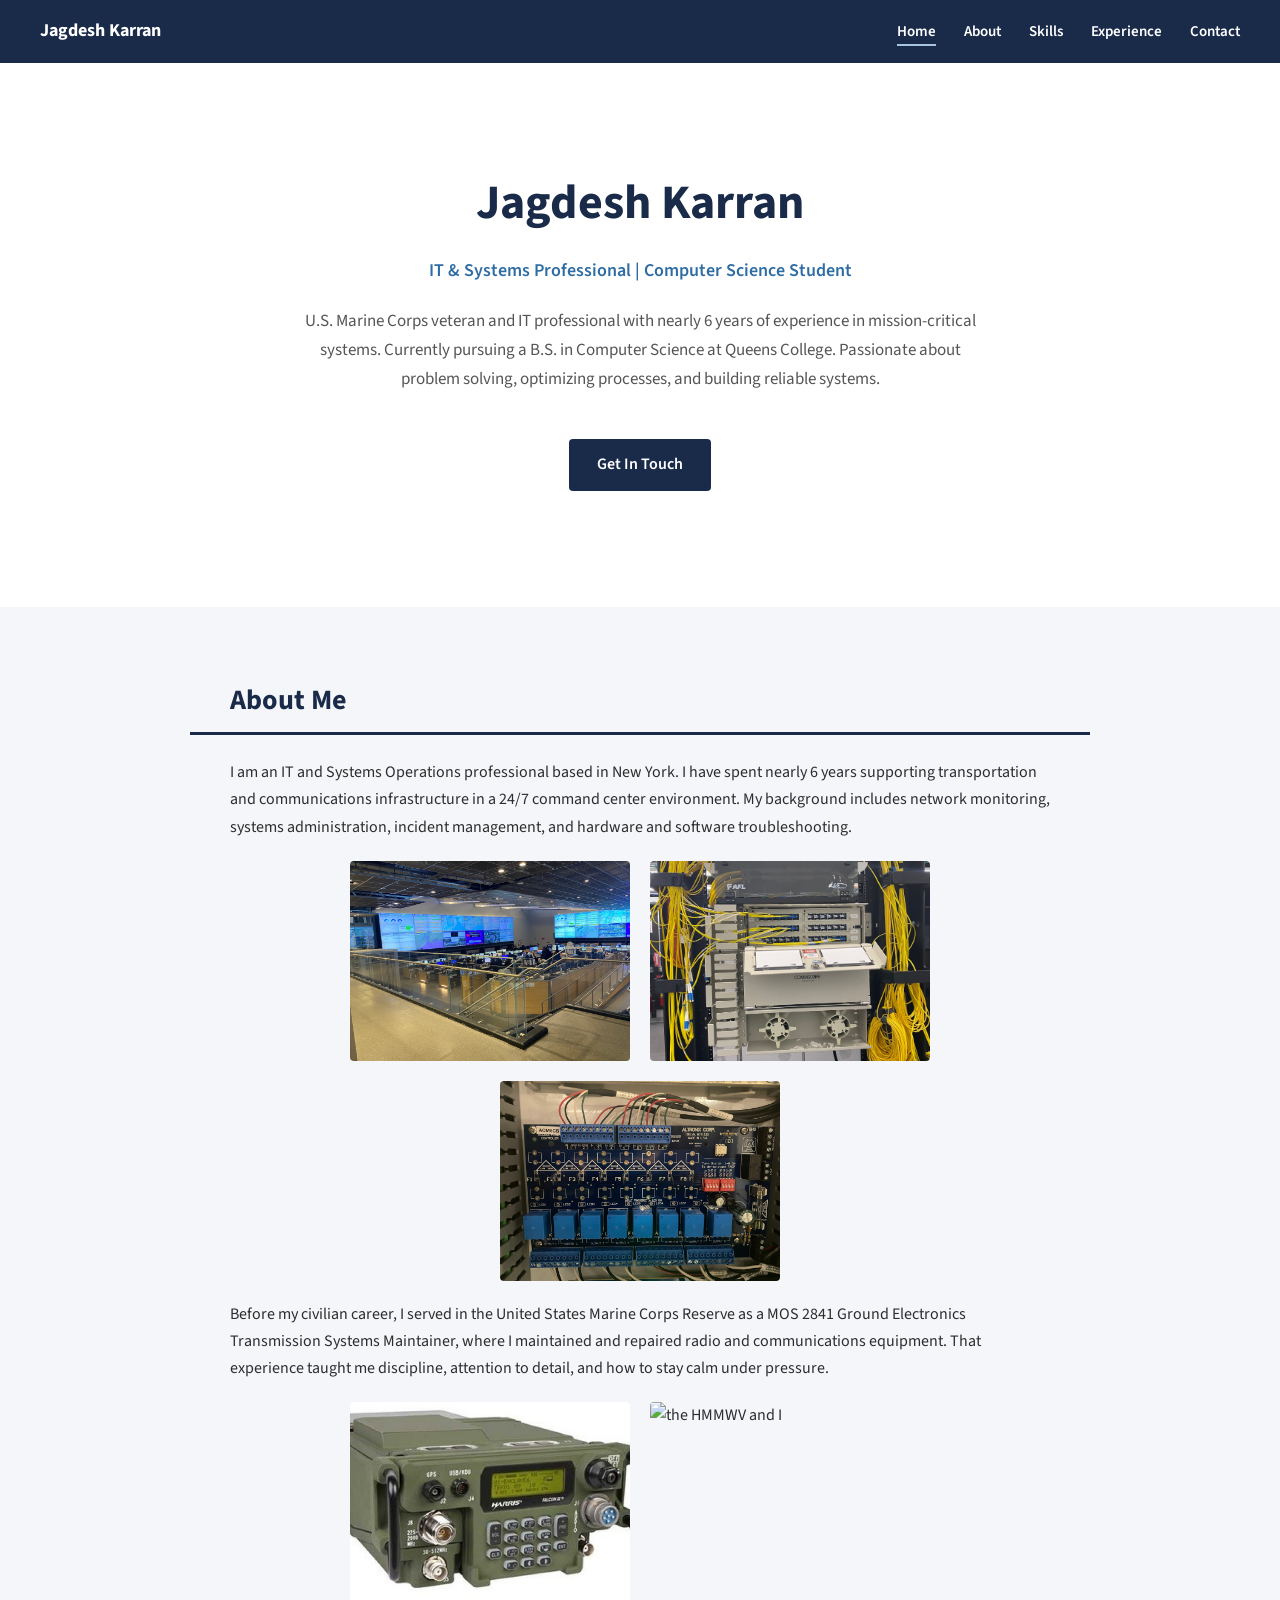
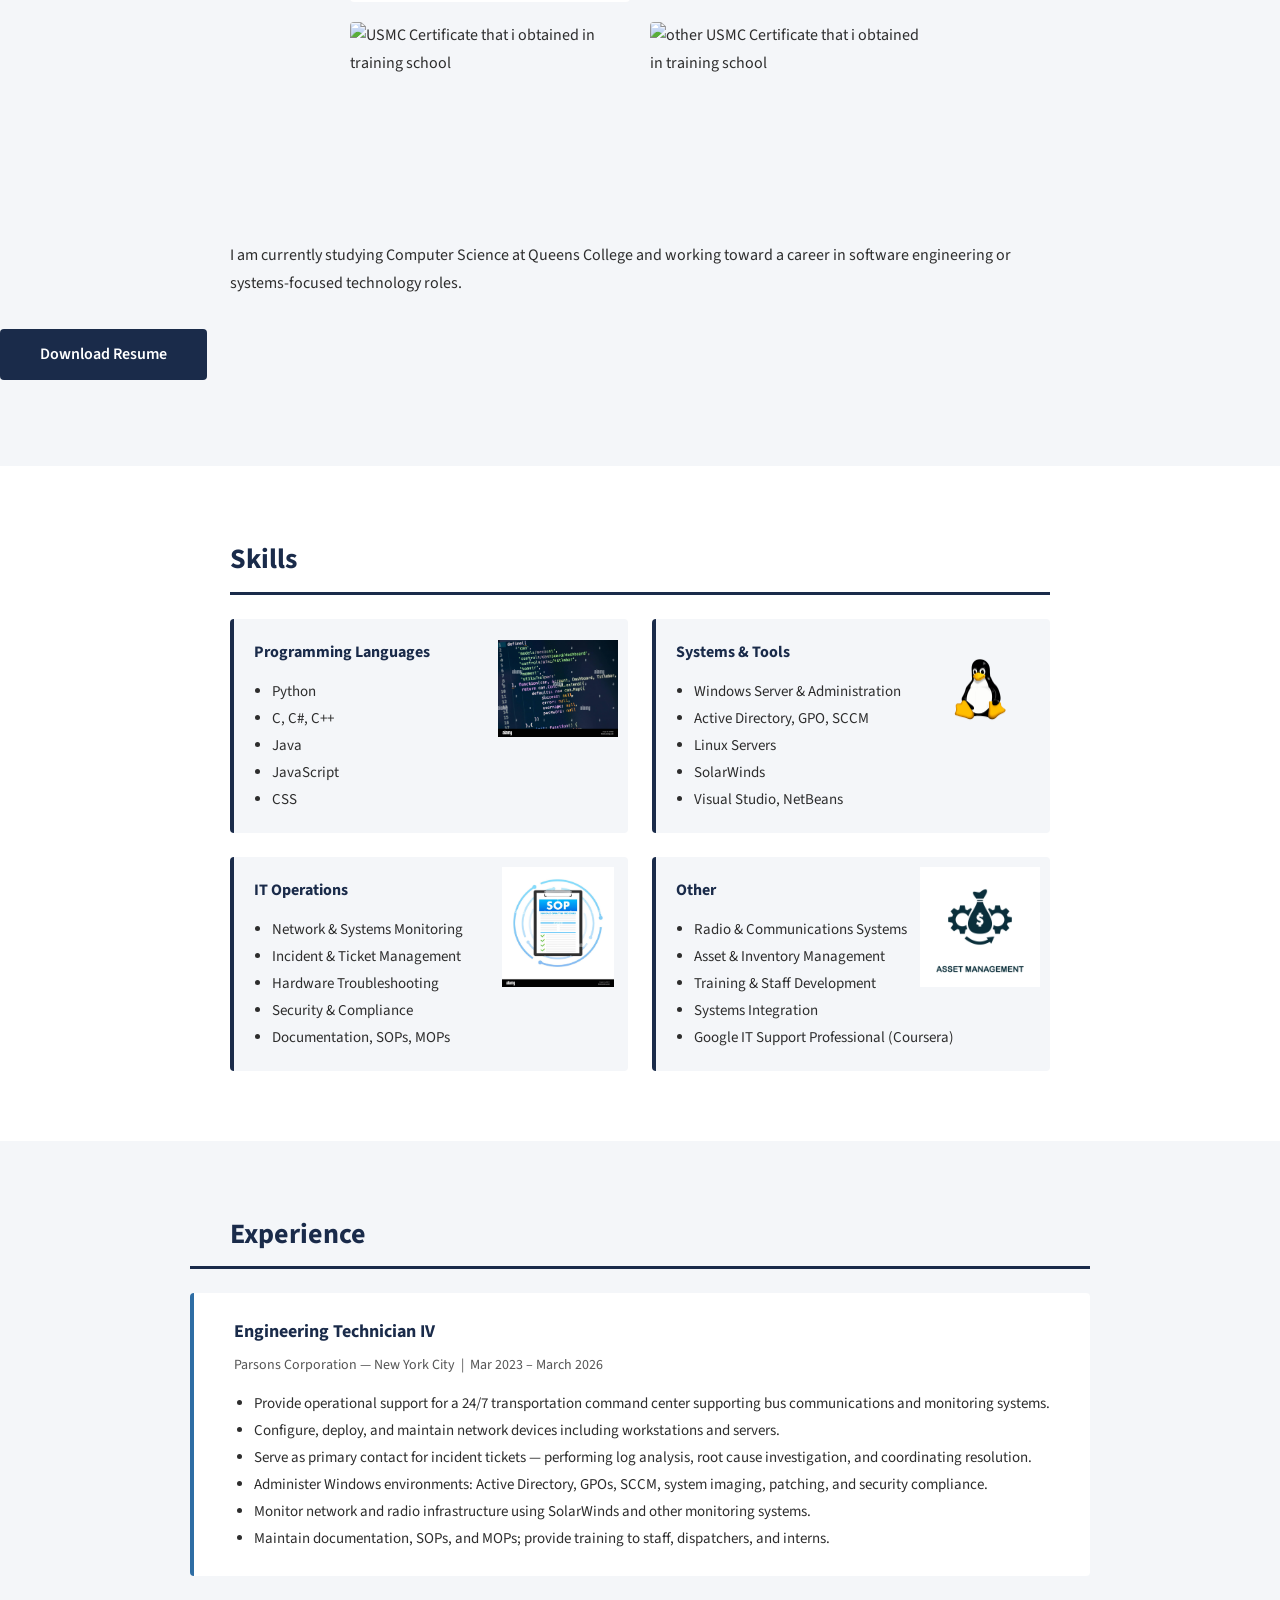
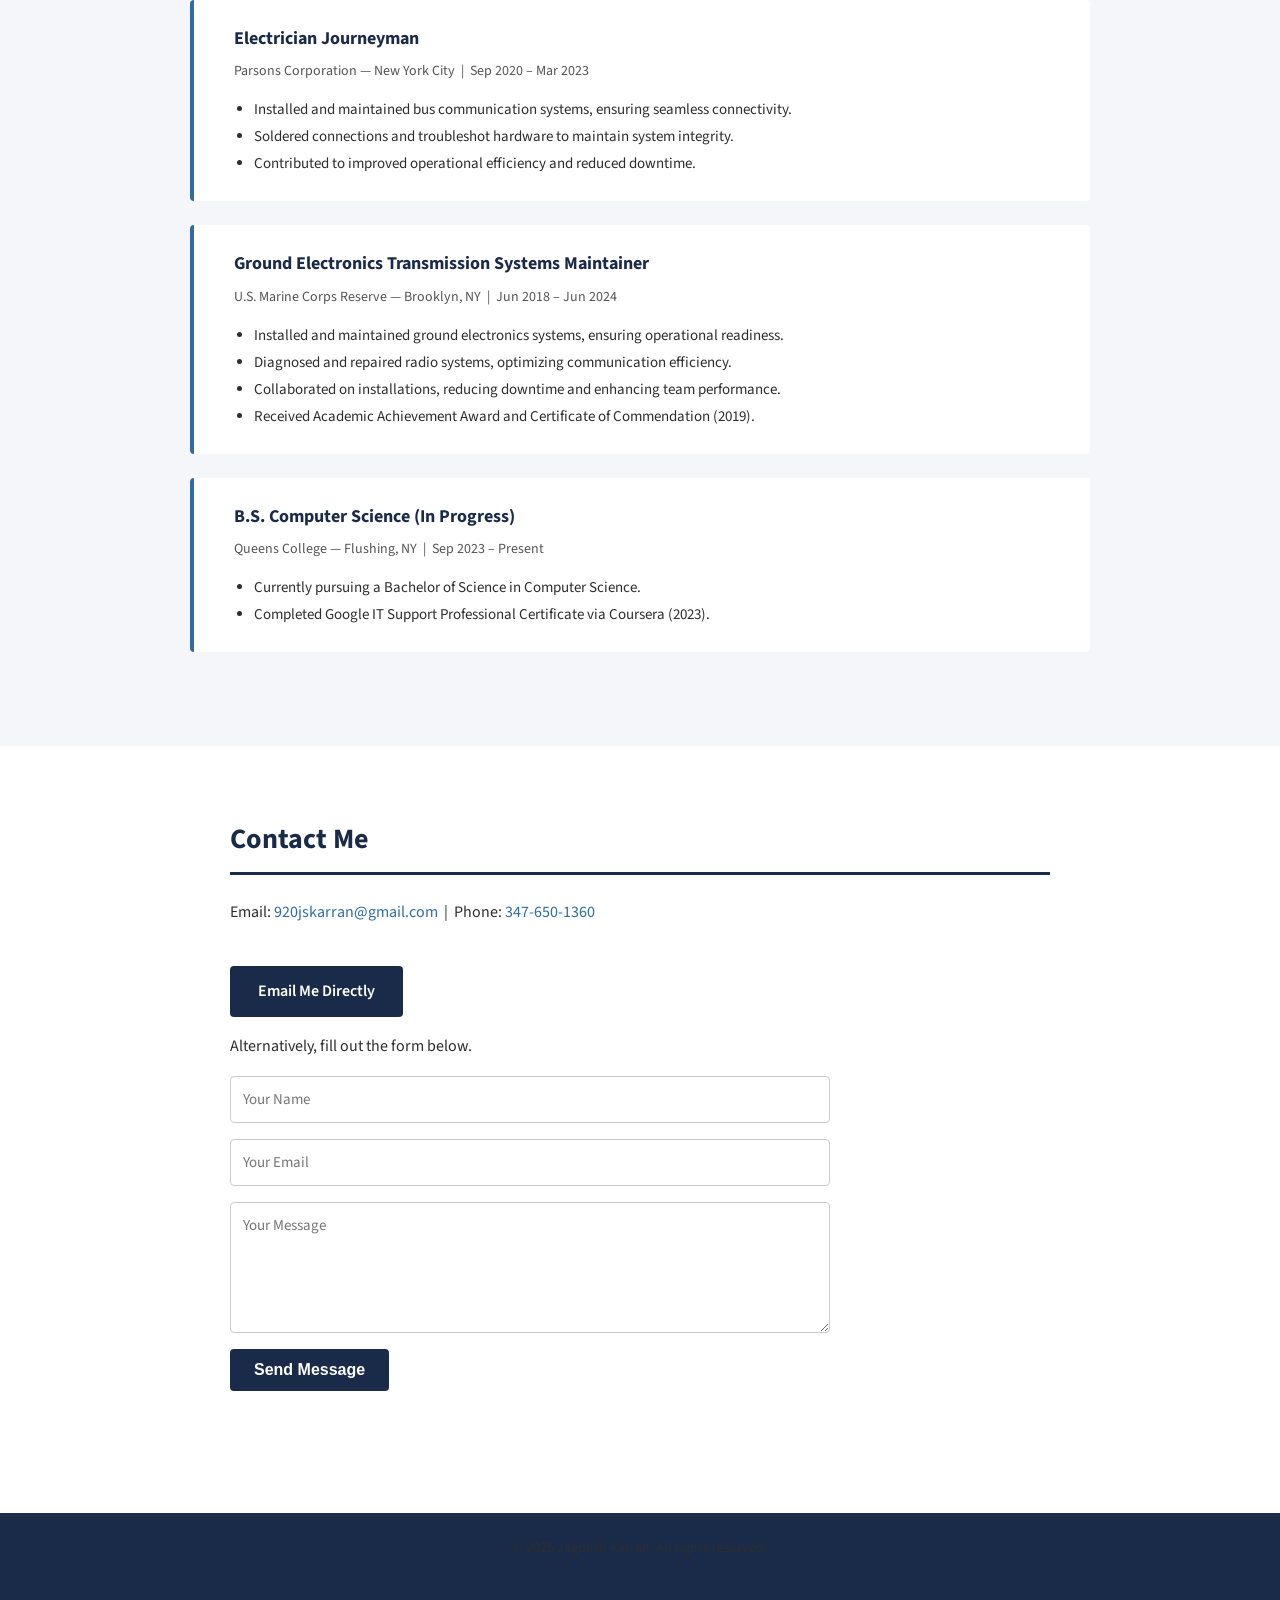
==== project1/index.html @ bdafc285 "Add Project 1 (Portfolio Project) files" ====
<!DOCTYPE html>
<html lang="en">

<head>
  <!-- This tells the browser what kind of document this is and how to read the characters -->
  <meta charset="UTF-8" />

  <!-- This makes the site look correct on mobile phones -->
  <meta name="viewport" content="width=device-width, initial-scale=1.0" />

  <!-- This is the title shown on the browser tab -->
  <title>Jagdesh Karran | Portfolio</title>

  <!-- This is for a fav icon on website tab-->
  <link rel="icon" type="image/png" href=".\letter-jk-simple-linked-logo-vector.jpg">

  <!-- This links our separate CSS file so the page gets styled -->
  <link rel="stylesheet" href="style.css" />
</head>

<body>

  <!-- ============================================================
       NAVIGATION BAR
       The bar at the top with links to each section of the page, this was on bootstrap website under "Navbar" and "Navs & tabs"
  ============================================================ -->
  <nav id="navbar">
    <span class="nav-name">Jagdesh Karran</span>
    <ul>
      <li><a href="#home">Home</a></li>
      <li><a href="#about">About</a></li>
      <li><a href="#skills">Skills</a></li>
      <li><a href="#experience">Experience</a></li>
      <li><a href="#contact">Contact</a></li>
    </ul>
  </nav>


  <!-- ============================================================
       HOME SECTION
       The first thing visitors see — name, title, and a short intro
  ============================================================ -->
  <section id="home">
    <h1>Jagdesh Karran</h1>
    <p class="title">IT & Systems Professional | Computer Science Student</p>
    <p class="intro">
      U.S. Marine Corps veteran and IT professional with nearly 6 years of experience
      in mission-critical systems. Currently pursuing a B.S. in Computer Science at Queens College.
      Passionate about problem solving, optimizing processes, and building reliable systems.
    </p>
    <!-- This button scrolls the user down to the contact section -->
    <a href="#contact" class="btn">Get In Touch</a>
  </section>


  <!-- ============================================================
       ABOUT SECTION
       A bit more detail about who I am
  ============================================================ -->
  <section id="about">
    <h2>About Me</h2>
    <p>
      I am an IT and Systems Operations professional based in New York. I have spent nearly
      6 years supporting transportation and communications infrastructure in a 24/7 command
      center environment. My background includes network monitoring, systems administration,
      incident management, and hardware and software troubleshooting.
    </p>

    <div class="image-row">
      <img src="Bus Command Center.jpg" alt="Photo of Bus Command Center">
      <img src="Fiber Patch Panel.jpg" alt="Photo of Fiber Patch Panel">
      <img src="Access Panel Board.jpg" alt="Photo of Access Panel Board">
    </div>

    <p>
      Before my civilian career, I served in the United States Marine Corps Reserve as a MOS 2841
      Ground Electronics Transmission Systems Maintainer, where I maintained and repaired
      radio and communications equipment. That experience taught me discipline, attention to
      detail, and how to stay calm under pressure.
    </p>

    <div class="image-row">
      <img src=".\450-59e4c3e973b77-Harris+radio.jpg" alt="Harris UHF Portable Radio">
      <img src=".\HMMWV.png" alt="the HMMWV and I">
      <img src=".\USMC Certificates.jpg" alt="USMC Certificate that i obtained in training school">
      <img src=".\USMC Certificate 2.jpg" alt="other USMC Certificate that i obtained in training school">
    </div>

    <p>
      I am currently studying Computer Science at Queens College and working toward a career
      in software engineering or systems-focused technology roles.
    </p>

    <!-- Resume download button — replace "resume.pdf" with your actual file name -->
    <a href="Jagdesh Karran Resume.pdf" class="btn" download>Download Resume</a>
  </section>


  <!-- ============================================================
       SKILLS SECTION
       A list of technical and professional skills
  ============================================================ -->
  <section id="skills">
    <h2>Skills</h2>

    <div class="skills-grid">

      <!-- Each "skill-card" is one category of skills -->
      <div class="skill-card">
        <img src="code-syntax-on-a-computer-screen.jpg" alt="Programming icon" class="skill-icon" />
        <h3>Programming Languages</h3>
        <ul>
          <li>Python</li>
          <li>C, C#, C++</li>
          <li>Java</li>
          <li>JavaScript</li>
          <li>CSS</li>
        </ul>
      </div>

      <div class="skill-card">
        <img src="Linux-Logo-1996-present.png" alt="Linux icon" class="skill-icon" />
        <h3>Systems & Tools</h3>
        <ul>
          <li>Windows Server & Administration</li>
          <li>Active Directory, GPO, SCCM</li>
          <li>Linux Servers</li>
          <li>SolarWinds</li>
          <li>Visual Studio, NetBeans</li>
        </ul>
      </div>

      <div class="skill-card">
        <img src="sop-standard-operating-procedure-vector-stock-illustration-2JF881Y.jpg" alt="SOP icon" class="skill-icon" />
        <h3>IT Operations</h3>
        <ul>
          <li>Network & Systems Monitoring</li>
          <li>Incident & Ticket Management</li>
          <li>Hardware Troubleshooting</li>
          <li>Security & Compliance</li>
          <li>Documentation, SOPs, MOPs</li>
        </ul>
      </div>

      <div class="skill-card">
        <img src="asset-management-vector-icon-illustration-600nw-1453526573.webp" alt="Asset management image" class="skill-icon" />
        <h3>Other</h3>
        <ul>
          <li>Radio & Communications Systems</li>
          <li>Asset & Inventory Management</li>
          <li>Training & Staff Development</li>
          <li>Systems Integration</li>
          <li>Google IT Support Professional (Coursera)</li>
        </ul>
      </div>

    </div>
  </section>


  <!-- ============================================================
       EXPERIENCE SECTION
       Work history shown as individual cards
  ============================================================ -->
  <section id="experience">
    <h2>Experience</h2>

    <!-- Each "job-card" is one position -->
    <div class="job-card">
      <h3>Engineering Technician IV</h3>
      <p class="job-meta">Parsons Corporation &mdash; New York City &nbsp;|&nbsp; Mar 2023 &ndash; March 2026</p>
      <ul>
        <li>Provide operational support for a 24/7 transportation command center supporting bus communications and monitoring systems.</li>
        <li>Configure, deploy, and maintain network devices including workstations and servers.</li>
        <li>Serve as primary contact for incident tickets — performing log analysis, root cause investigation, and coordinating resolution.</li>
        <li>Administer Windows environments: Active Directory, GPOs, SCCM, system imaging, patching, and security compliance.</li>
        <li>Monitor network and radio infrastructure using SolarWinds and other monitoring systems.</li>
        <li>Maintain documentation, SOPs, and MOPs; provide training to staff, dispatchers, and interns.</li>
      </ul>
    </div>

    <div class="job-card">
      <h3>Electrician Journeyman</h3>
      <p class="job-meta">Parsons Corporation &mdash; New York City &nbsp;|&nbsp; Sep 2020 &ndash; Mar 2023</p>
      <ul>
        <li>Installed and maintained bus communication systems, ensuring seamless connectivity.</li>
        <li>Soldered connections and troubleshot hardware to maintain system integrity.</li>
        <li>Contributed to improved operational efficiency and reduced downtime.</li>
      </ul>
    </div>

    <div class="job-card">
      <h3>Ground Electronics Transmission Systems Maintainer</h3>
      <p class="job-meta">U.S. Marine Corps Reserve &mdash; Brooklyn, NY &nbsp;|&nbsp; Jun 2018 &ndash; Jun 2024</p>
      <ul>
        <li>Installed and maintained ground electronics systems, ensuring operational readiness.</li>
        <li>Diagnosed and repaired radio systems, optimizing communication efficiency.</li>
        <li>Collaborated on installations, reducing downtime and enhancing team performance.</li>
        <li>Received Academic Achievement Award and Certificate of Commendation (2019).</li>
      </ul>
    </div>

    <div class="job-card">
      <h3>B.S. Computer Science (In Progress)</h3>
      <p class="job-meta">Queens College &mdash; Flushing, NY &nbsp;|&nbsp; Sep 2023 &ndash; Present</p>
      <ul>
        <li>Currently pursuing a Bachelor of Science in Computer Science.</li>
        <li>Completed Google IT Support Professional Certificate via Coursera (2023).</li>
      </ul>
    </div>

  </section>


  <!-- ============================================================
       CONTACT SECTION
       A simple form for visitors to send a message
  ============================================================ -->
  <section id="contact">
    <h2>Contact Me</h2>

    <p class="contact-info">
      Email: <a href="mailto:920jskarran@gmail.com">920jskarran@gmail.com</a> &nbsp;|&nbsp;
      Phone: <a href="tel:3476501360">347-650-1360</a>
    </p>

    <!-- Clicking this opens their email app with your address pre-filled -->
       <a href="mailto:920jskarran@gmail.com?subject=Portfolio Inquiry" class="btn">Email Me Directly</a>

    <p>
      Alternatively, fill out the form below.
    </p>

    <!-- The form — JavaScript in script.js will handle the validation -->
    <div class="contact-form">

      <input type="text" id="name" placeholder="Your Name" />
      <input type="email" id="email" placeholder="Your Email" />
      <textarea id="message" placeholder="Your Message" rows="5"></textarea>

      <!-- When clicked, the sendMessage() function in script.js runs -->
      <button onclick="sendMessage()">Send Message</button>

      <!-- This paragraph is hidden by default. JS will show it after submission -->
      <p id="form-feedback"></p>

    </div>
  </section>


  <!-- ============================================================
       FOOTER
       Simple footer at the bottom of the page
  ============================================================ -->
  <footer>
    <p>&copy; 2025 Jagdesh Karran. All rights reserved.</p>
  </footer>


  <!-- This links our JavaScript file — placed at the bottom so the page loads first -->
  <script src="script.js"></script>

</body>
</html>
---- project1/style.css ----
/* ============================================================
   GLOBAL STYLES
   These apply to the whole page
============================================================ */

/* Import a clean font from Google Fonts */
@import url('https://fonts.googleapis.com/css2?family=Source+Sans+3:wght@400;600;700&display=swap');

/* The * selector means "apply this to everything on the page" */
* {
  margin: 0;
  padding: 0;
  box-sizing: border-box; /* makes sizing more predictable */
}

/* CSS Variables — we define our colors once here and reuse them below */
:root {
  --navy:      #1a2b4a;   /* dark navy blue — main color */
  --navy-dark: #111d33;   /* slightly darker navy for hover effects */
  --white:     #ffffff;
  --light-gray:#f4f6f9;   /* very light gray for section backgrounds */
  --text:      #2d2d2d;   /* near-black for body text */
  --subtext:   #555555;   /* medium gray for secondary text */
  --accent:    #2e6da4;   /* lighter blue for links and highlights */
}

/* Base styles for the whole page */
body {
  font-family: 'Source Sans 3', sans-serif;
  font-size: 16px;
  color: var(--text);
  background-color: var(--white);
  line-height: 1.7; /* space between lines of text */
}


/* ============================================================
   NAVIGATION BAR
============================================================ */

nav {
  background-color: var(--navy);
  padding: 16px 40px;
  display: flex;                  /* puts items in a row */
  justify-content: space-between; /* pushes name left, links right */
  align-items: center;
  position: sticky; /* sticks to the top as you scroll */
  top: 0;
  z-index: 100; /* makes sure it stays on top of other content */
}

/* The name on the left side of the nav */
.nav-name {
  color: var(--white);
  font-size: 18px;
  font-weight: 700;
}

/* The list of nav links — removed the bullet points as taught in class */
nav ul {
  list-style: none;
  display: flex; /* puts list items in a row */
  gap: 28px;     /* space between each link */
}

/* Style each nav link */
nav ul li a {
  color: var(--white);
  text-decoration: none; /* removes the underline */
  font-size: 15px;
  font-weight: 600;
}

/* Change color when hovering over a link */
nav ul li a:hover {
  color: #a8c4e0; /* light blue on hover */
}

/* This class is added by JavaScript to show the active section link */
nav ul li a.active {
  border-bottom: 2px solid #a8c4e0;
  padding-bottom: 2px;
}


/* ============================================================
   SECTIONS — general rules for all sections
============================================================ */

section {
  padding: 70px 40px;
  max-width: 900px;    /* content won't stretch too wide on large screens */
  margin: 0 auto;      /* centers the content horizontally */
}

/* Alternate the background color every other section for visual separation */
#about,
#experience {
  background-color: var(--light-gray);
  max-width: 100%;   /* these sections span full width */
  padding: 70px 0;
}

/* Re-center the inner content for full-width sections */
#about > *,

#experience > * {
  max-width: 900px;
  margin-left: auto;
  margin-right: auto;
  padding-left: 40px;
  padding-right: 40px;
}

/* This div lines images up side by side and centers them */
.image-row {
  display: flex;           /* puts the images in a horizontal row */
  justify-content: center; /* centers the whole row */
  gap: 20px;               /* space between each image */
  flex-wrap: wrap;         /* on small screens, images wrap to the next line */
  margin: 20px 0;          /* space above and below the image row */
}

/* All images inside an image-row */
.image-row img {
  width: 280px;       /* fixed width for each image */
  height: 200px;      /* fixed height — keeps them all the same size */
  object-fit: cover;  /* crops neatly without stretching */
  border-radius: 4px; /* slightly rounded corners */
}

/* Section headings */
h2 {
  font-size: 28px;
  color: var(--navy);
  margin-bottom: 24px;
  padding-bottom: 8px;
  border-bottom: 3px solid var(--navy); /* underline effect on headings */
}

/* Paragraphs get a little breathing room below them */
p {
  margin-bottom: 16px;
  color: var(--text);
}


/* ============================================================
   HOME SECTION
============================================================ */

#home {
  text-align: center;
  padding: 100px 40px;
}

/* The big name heading */
#home h1 {
  font-size: 48px;
  color: var(--navy);
  margin-bottom: 12px;
}

/* The subtitle line under the name */
.title {
  font-size: 18px;
  color: var(--accent);
  font-weight: 600;
  margin-bottom: 20px;
}

/* The intro paragraph */
.intro {
  font-size: 17px;
  color: var(--subtext);
  max-width: 680px;
  margin: 0 auto 30px auto; /* centered with space below */
}


/* ============================================================
   BUTTON STYLES
============================================================ */

.btn {
  display: inline-block;
  background-color: var(--navy);
  color: var(--white);
  padding: 12px 28px;
  text-decoration: none;
  font-weight: 600;
  border-radius: 4px;
  margin: 16px 0; /* adds space above and below the button */
}

/* Darken the button when hovered */
.btn:hover {
  background-color: var(--navy-dark);
}

/* ============================================================
   SKILLS SECTION
============================================================ */

/* A simple 2-column grid for the skill cards */
.skills-grid {
  display: grid;
  grid-template-columns: 1fr 1fr; /* two equal columns */
  gap: 24px; /* space between cards */
}

/* Each skill card */
.skill-card {
  position:relative;
  background-color: var(--light-gray);
  border-left: 4px solid var(--navy); /* colored left border accent */
  padding: 20px;
  border-radius: 4px;
}

/* Heading inside each card */
.skill-card h3 {
  font-size: 16px;
  color: var(--navy);
  margin-bottom: 12px;
  font-weight: 700;
}

/* The bullet list inside each card */
.skill-card ul {
  list-style: disc;
  padding-left: 18px;
  color: var(--text);
  font-size: 15px;
  line-height: 1.8;
}

/* The small icon in the top right corner */
.skill-icon {
  position: absolute; /* takes the image out of the normal flow */
  top: 10px;          /* distance from the top edge of the card */
  right: 10px;        /* distance from the right edge of the card */
  width: 120px;        /* adjust size to your liking */
  height: 120px;
  object-fit: contain; /* keeps the icon proportions correct */
}

/* ============================================================
   EXPERIENCE SECTION
============================================================ */

/* Each job card */
.job-card {
  background-color: var(--white);
  border-left: 4px solid var(--accent);
  padding: 24px;
  margin-bottom: 24px;
  border-radius: 4px;
}

/* Job title */
.job-card h3 {
  font-size: 18px;
  color: var(--navy);
  margin-bottom: 6px;
}

/* Company and date line */
.job-meta {
  font-size: 14px;
  color: var(--subtext);
  margin-bottom: 12px;
}

/* Bullet list of responsibilities */
.job-card ul {
  list-style: disc;
  padding-left: 20px;
  font-size: 15px;
  line-height: 1.8;
}


/* ============================================================
   CONTACT SECTION
============================================================ */

/* Email and phone line */
.contact-info {
  margin-bottom: 24px;
  font-size: 16px;
}

.contact-info a {
  color: var(--accent);
  text-decoration: none;
}

.contact-info a:hover {
  text-decoration: underline;
}

/* The contact form container */
.contact-form {
  display: flex;
  flex-direction: column; /* stacks inputs on top of each other */
  gap: 16px;
  max-width: 600px;
}

/* Style for text inputs and the textarea */
.contact-form input,
.contact-form textarea {
  padding: 12px;
  font-size: 15px;
  border: 1px solid #cccccc;
  border-radius: 4px;
  font-family: inherit; /* use the same font as the rest of the page */
  width: 100%;
}

/* Submit button */
.contact-form button {
  background-color: var(--navy);
  color: var(--white);
  padding: 12px 24px;
  font-size: 16px;
  font-weight: 600;
  border: none;          /* removes default button border */
  border-radius: 4px;
  cursor: pointer;       /* shows a hand cursor on hover */
  width: fit-content;    /* button only as wide as its text */
}

.contact-form button:hover {
  background-color: var(--navy-dark);
}

/* The feedback message shown after form submission */
#form-feedback {
  font-size: 15px;
  font-weight: 600;
  min-height: 20px; /* reserves space so the page doesn't jump */
}


/* ============================================================
   FOOTER
============================================================ */

footer {
  background-color: var(--navy);
  color: var(--white);
  text-align: center;
  padding: 24px 40px;
  font-size: 14px;
}


/* ============================================================
   RESPONSIVE DESIGN — for smaller screens like phones
   Everything inside this block only applies when the screen
   is 600px wide or less
============================================================ */

@media (max-width: 600px) {

  /* Stack nav links vertically on small screens */
  nav {
    flex-direction: column;
    gap: 12px;
    text-align: center;
  }

  nav ul {
    flex-direction: column;
    gap: 10px;
  }

  /* Shrink the big home heading */
  #home h1 {
    font-size: 32px;
  }

  /* Stack skill cards to one column on small screens */
  .skills-grid {
    grid-template-columns: 1fr;
  }

  /* Reduce padding on all sections */
  section,
  #about > *,
  #experience > * {
    padding-left: 20px;
    padding-right: 20px;
  }

}
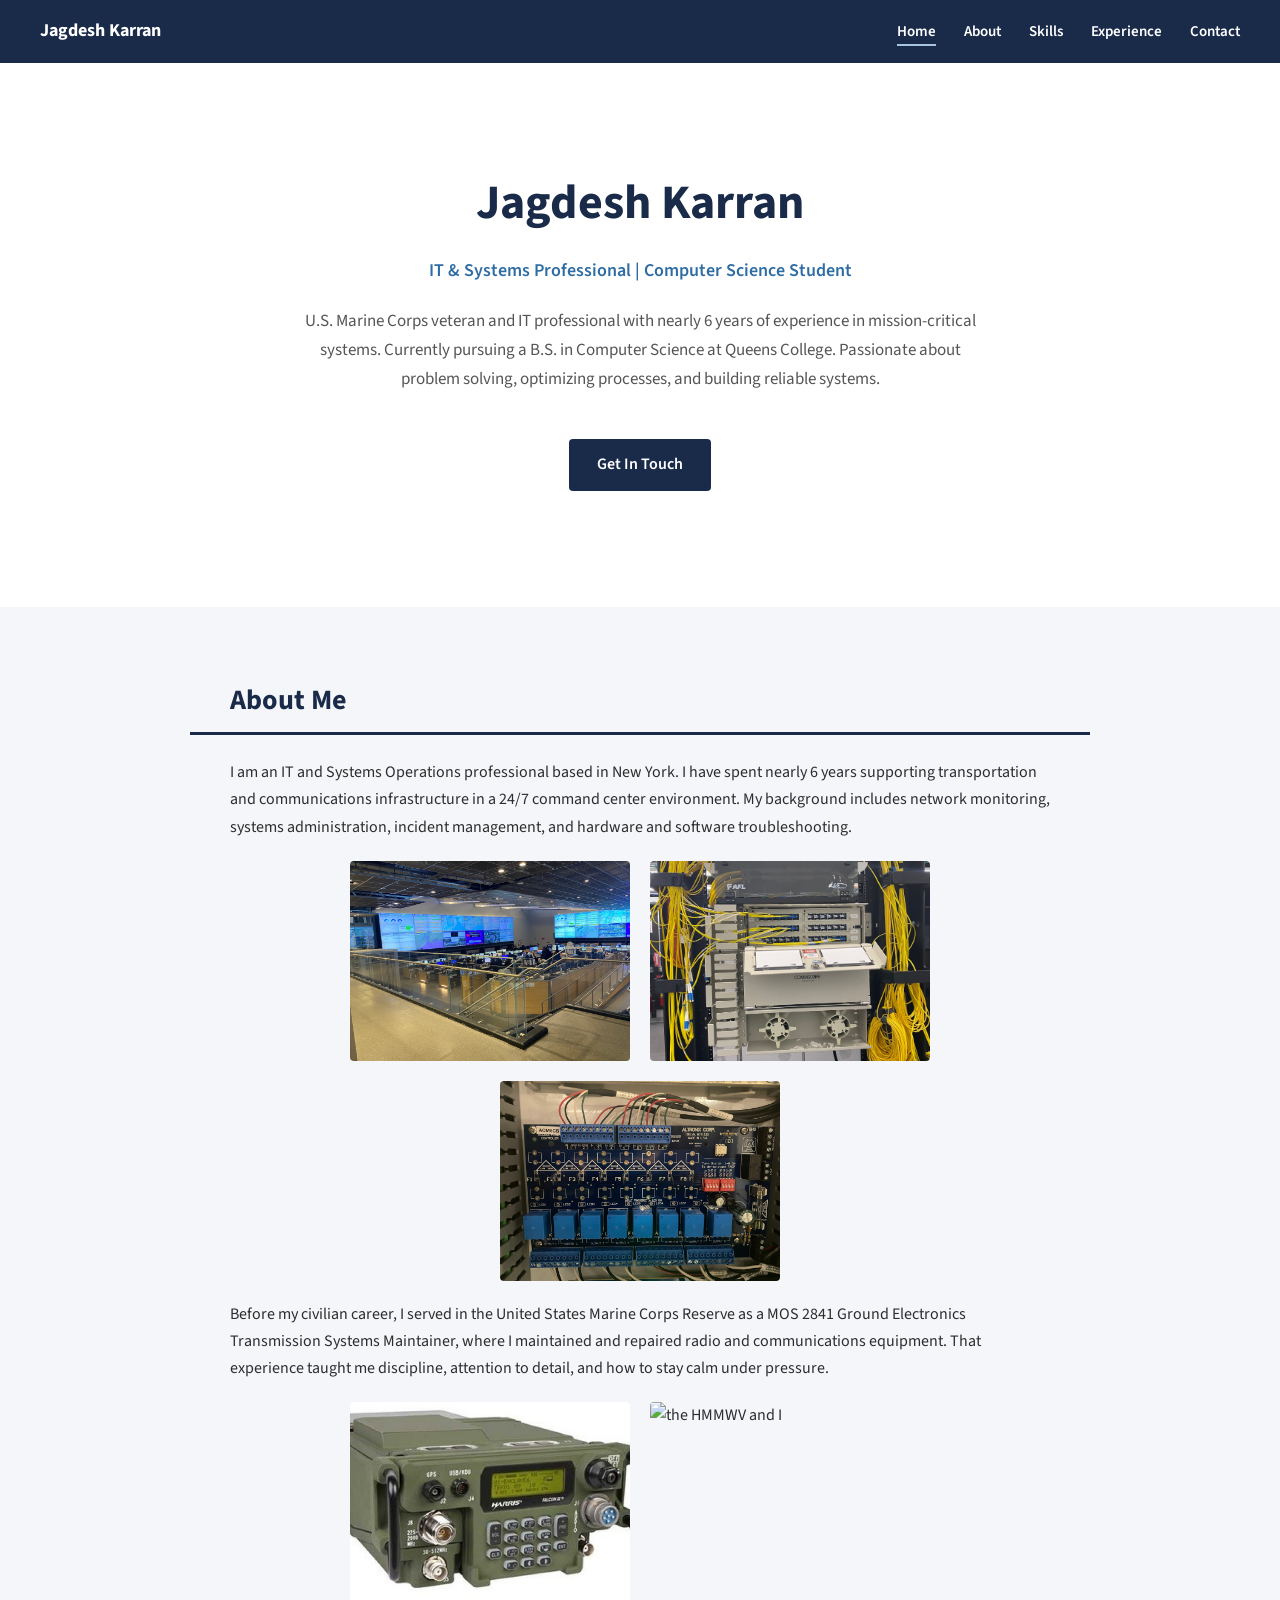
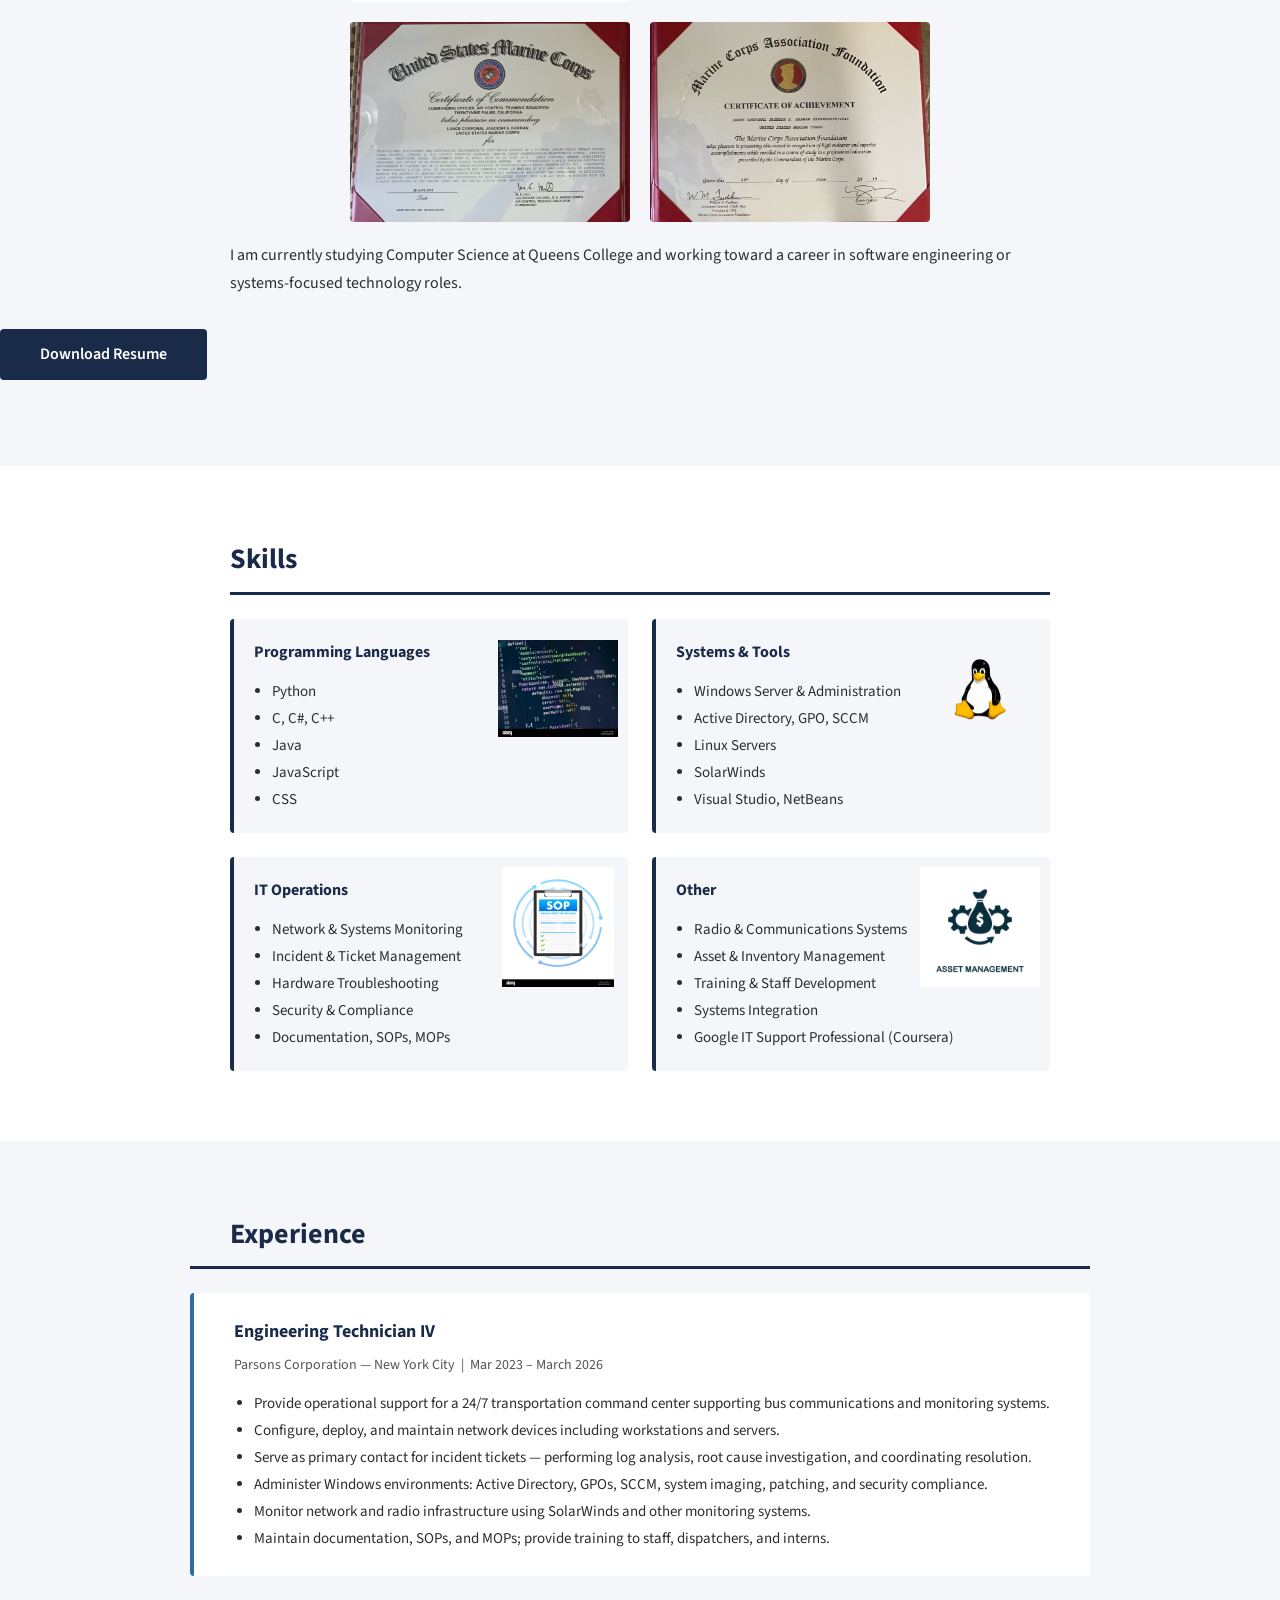
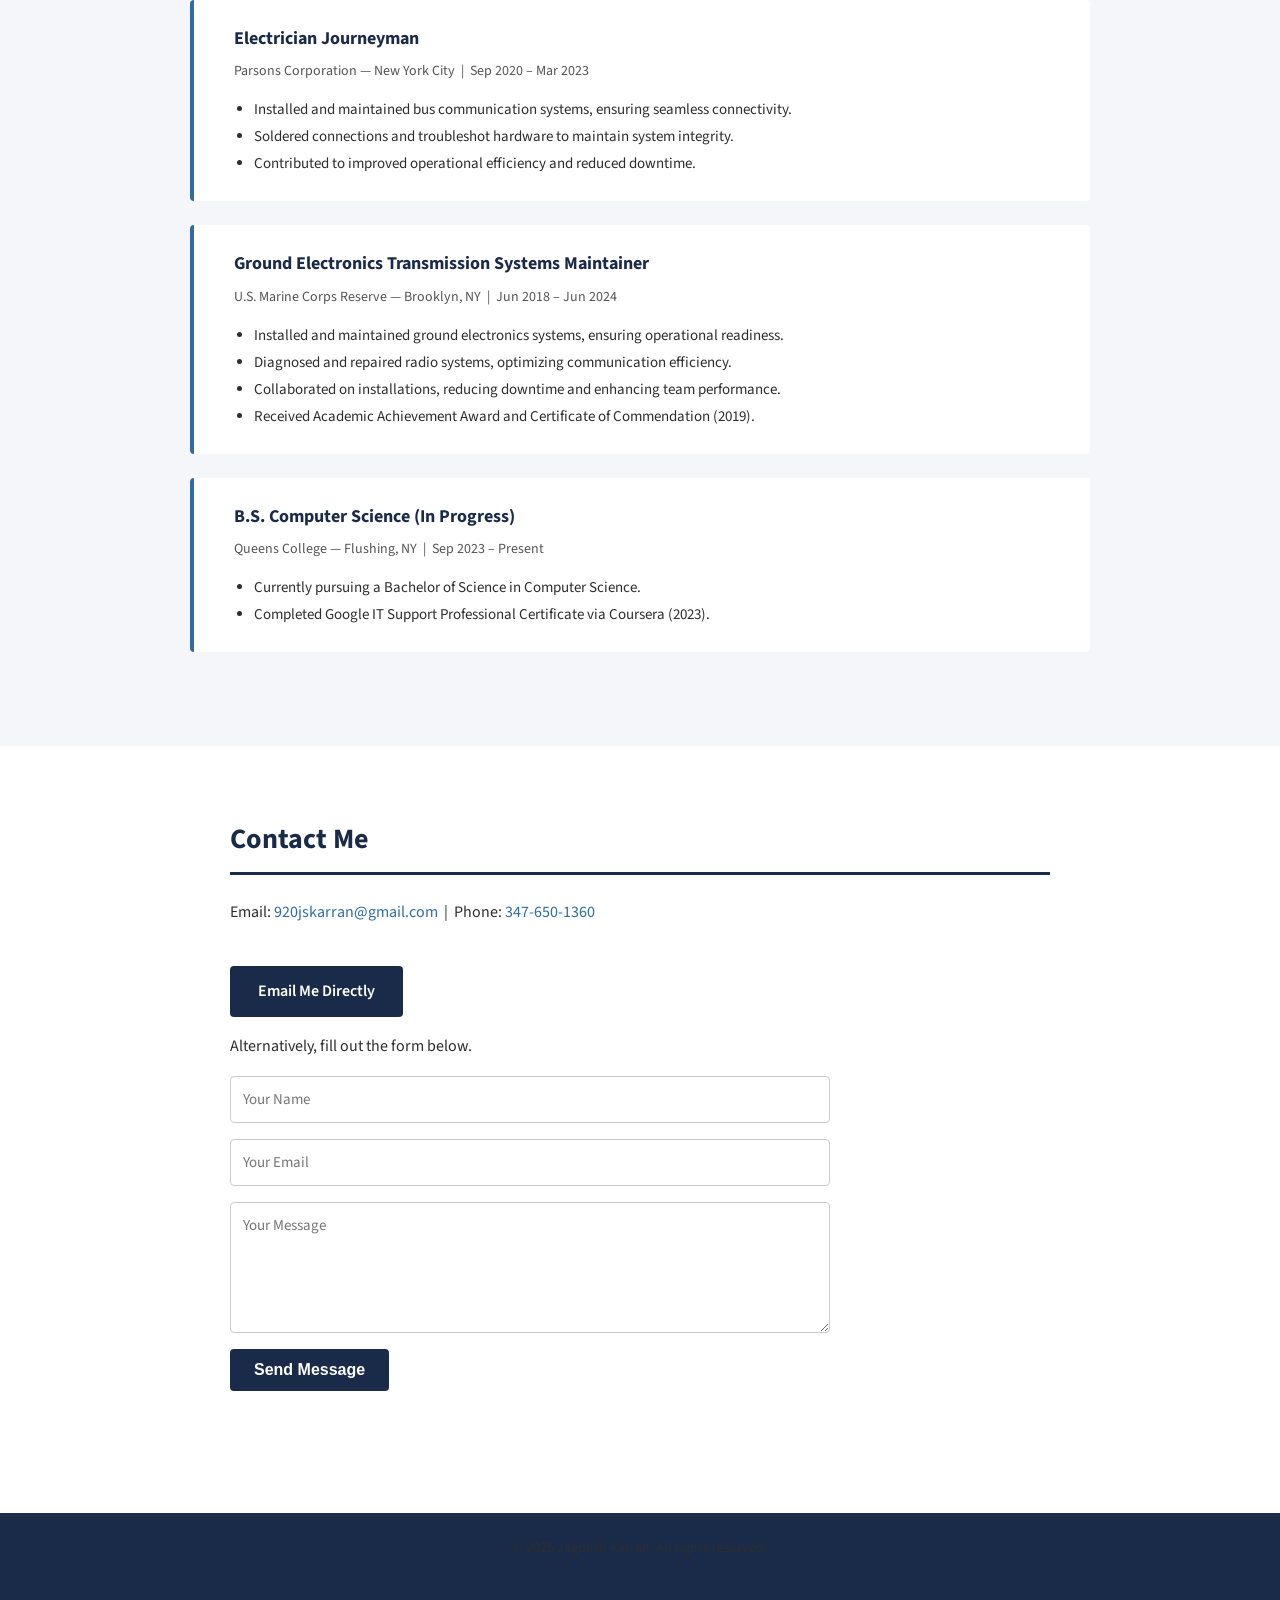
==== commit 72bdf728: "Fix image file name capitalization" ====
--- a/project1/index.html
+++ b/project1/index.html
@@ -82,8 +82,8 @@
     <div class="image-row">
       <img src=".\450-59e4c3e973b77-Harris+radio.jpg" alt="Harris UHF Portable Radio">
       <img src=".\HMMWV.png" alt="the HMMWV and I">
-      <img src=".\USMC Certificates.jpg" alt="USMC Certificate that i obtained in training school">
-      <img src=".\USMC Certificate 2.jpg" alt="other USMC Certificate that i obtained in training school">
+      <img src=".\USMC certificates.jpg" alt="USMC Certificate that i obtained in training school">
+      <img src=".\USMC certificate 2.jpg" alt="other USMC Certificate that i obtained in training school">
     </div>
 
     <p>
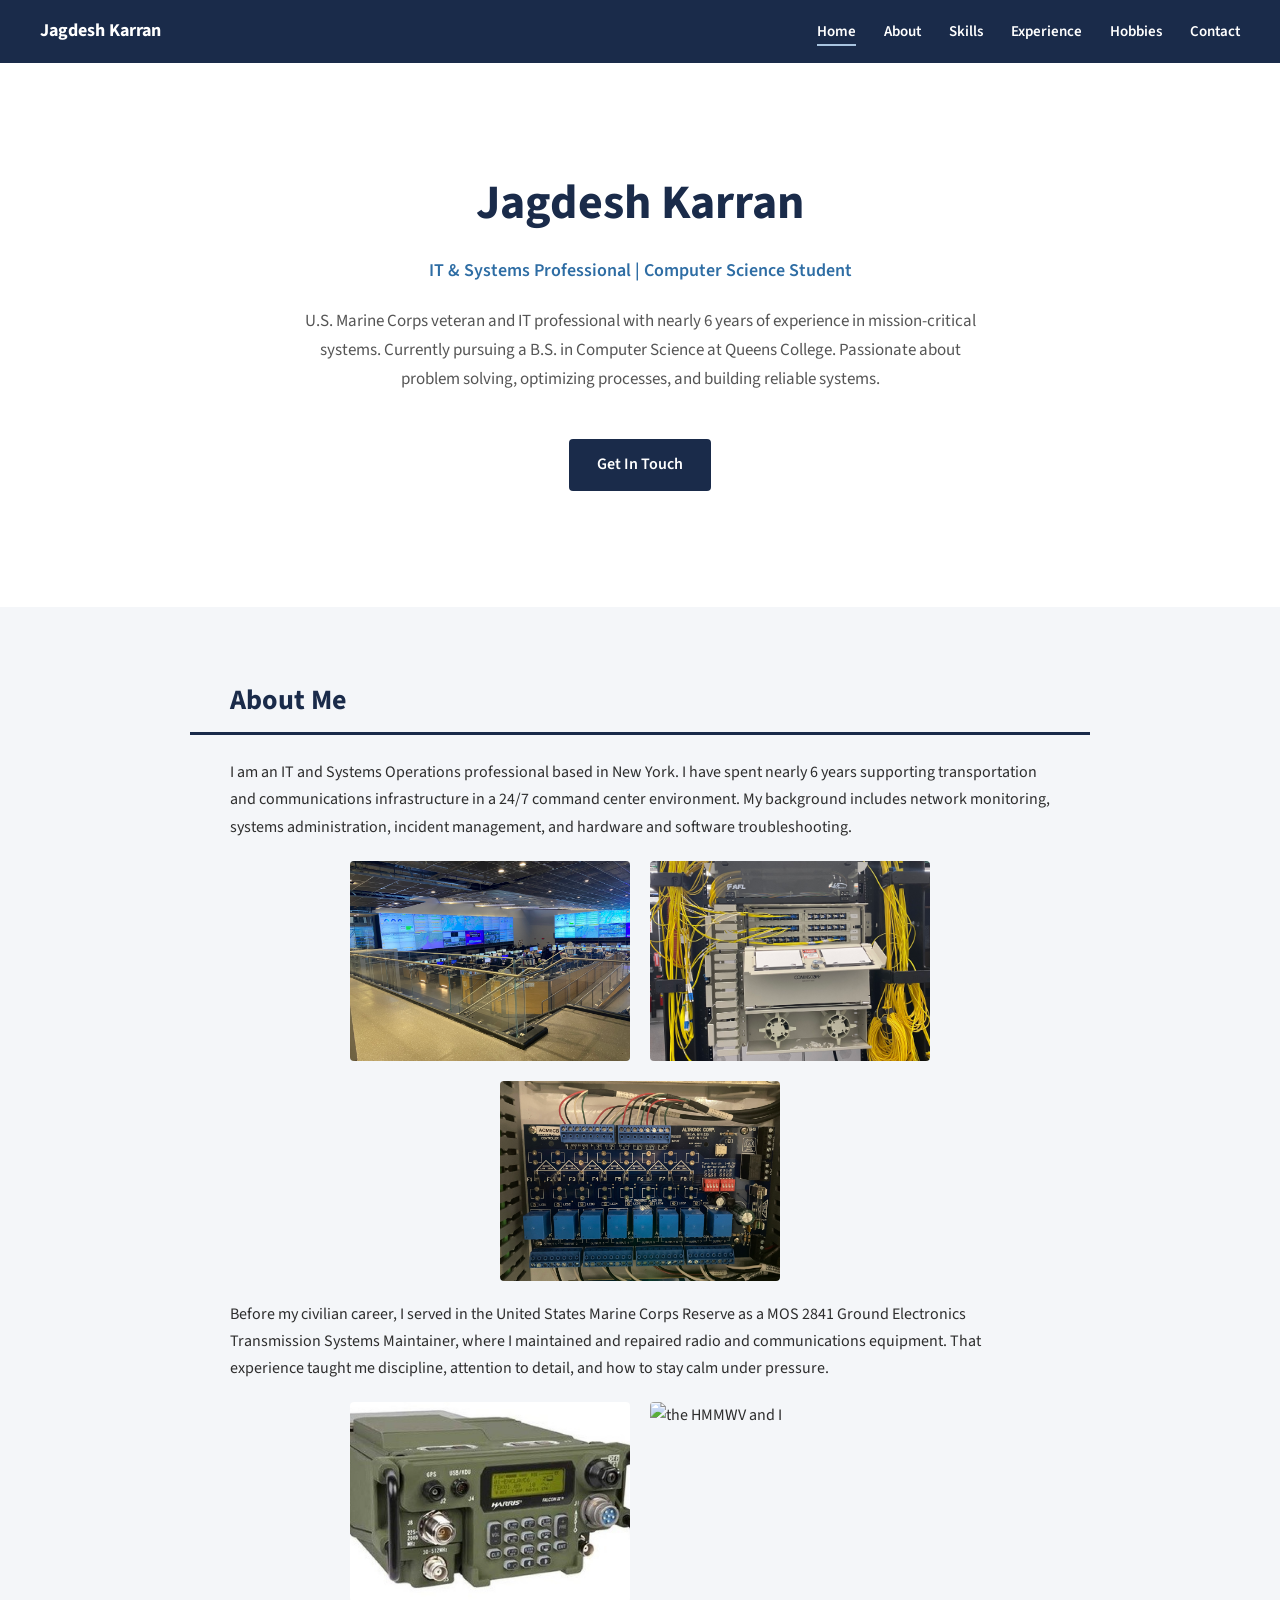
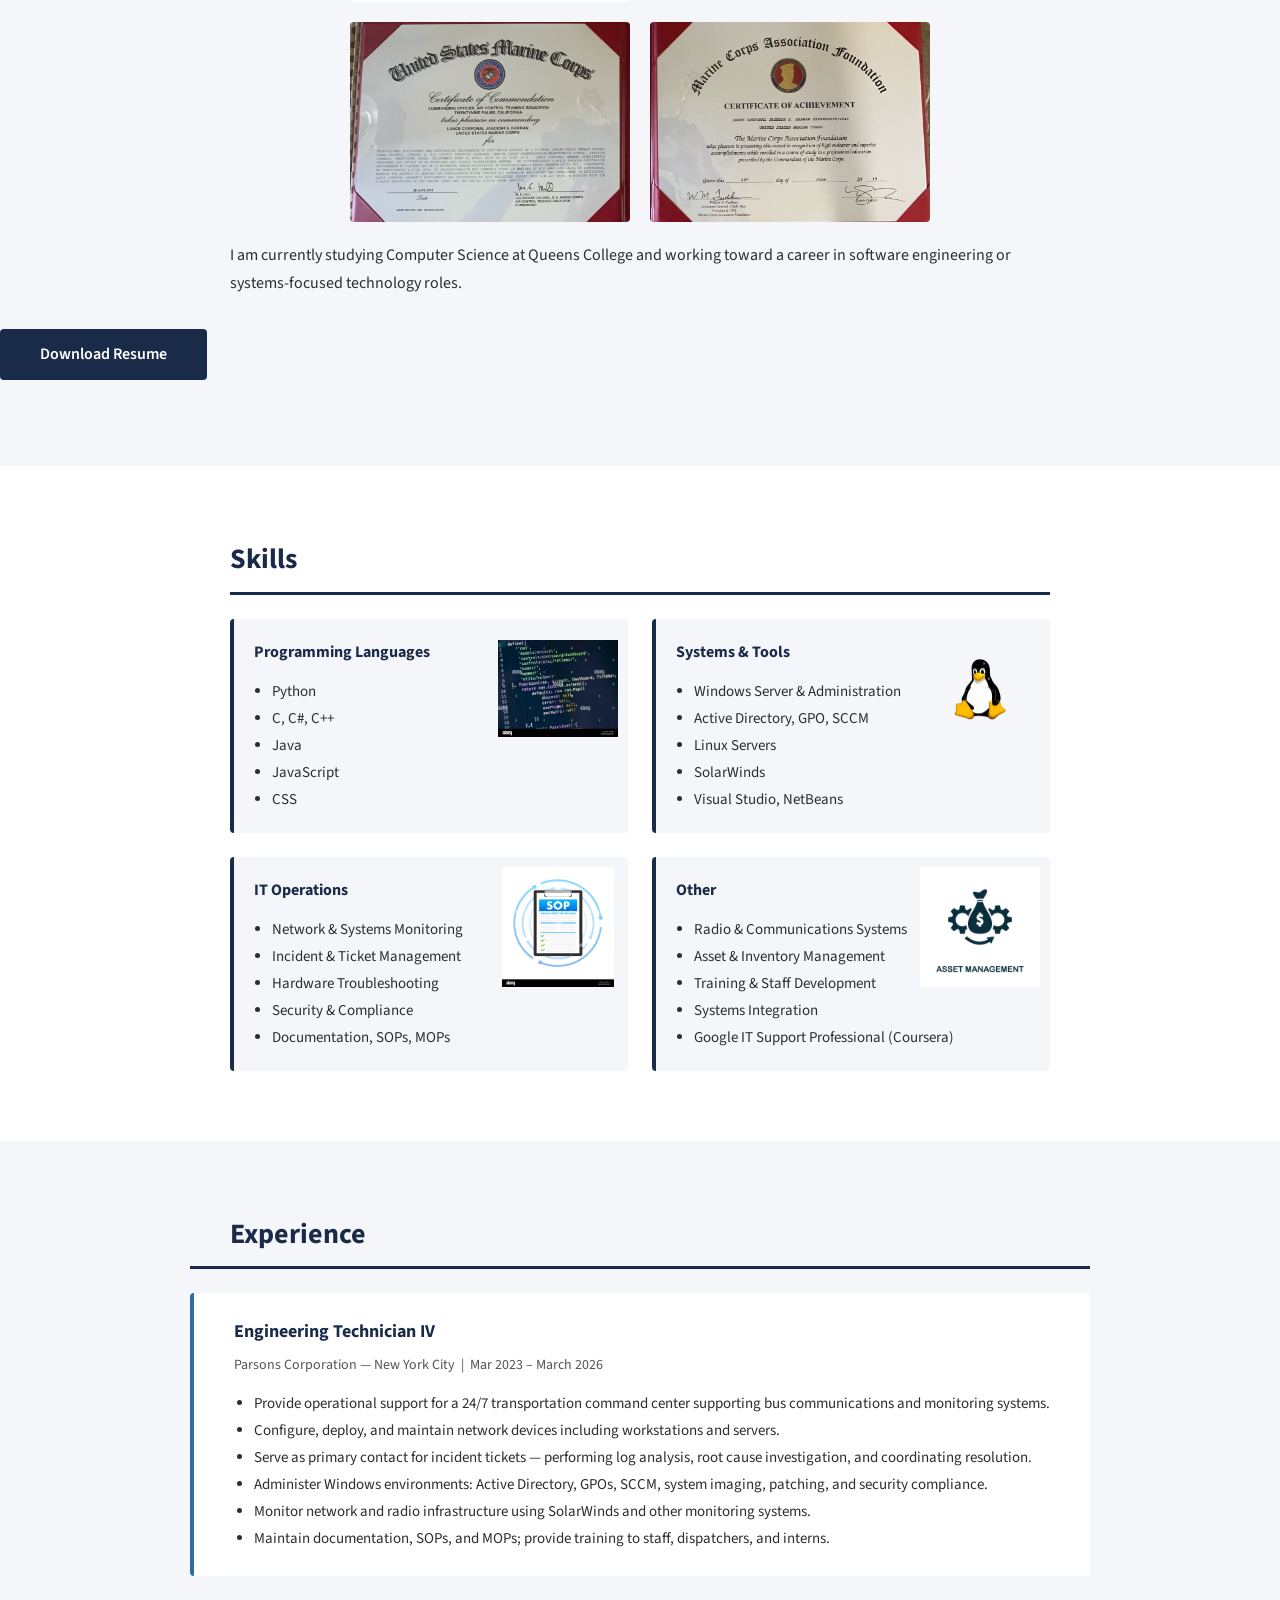
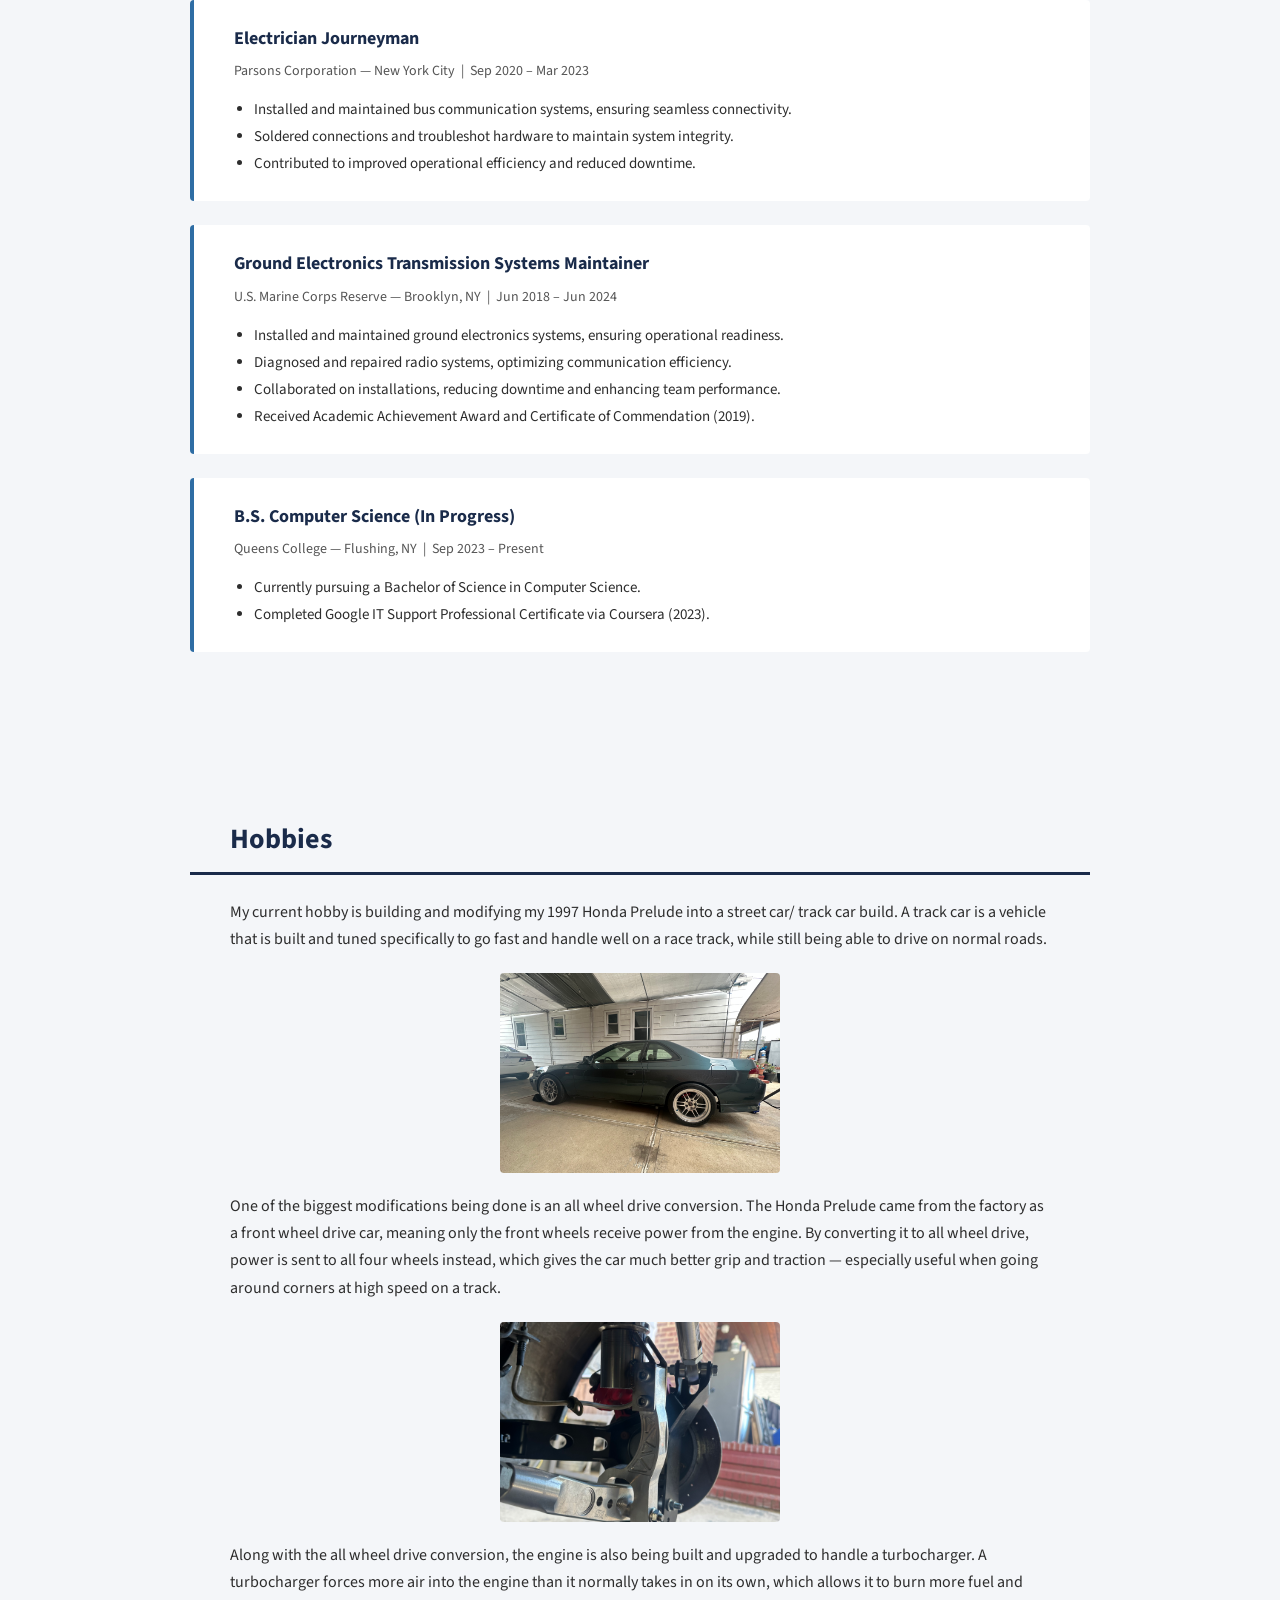
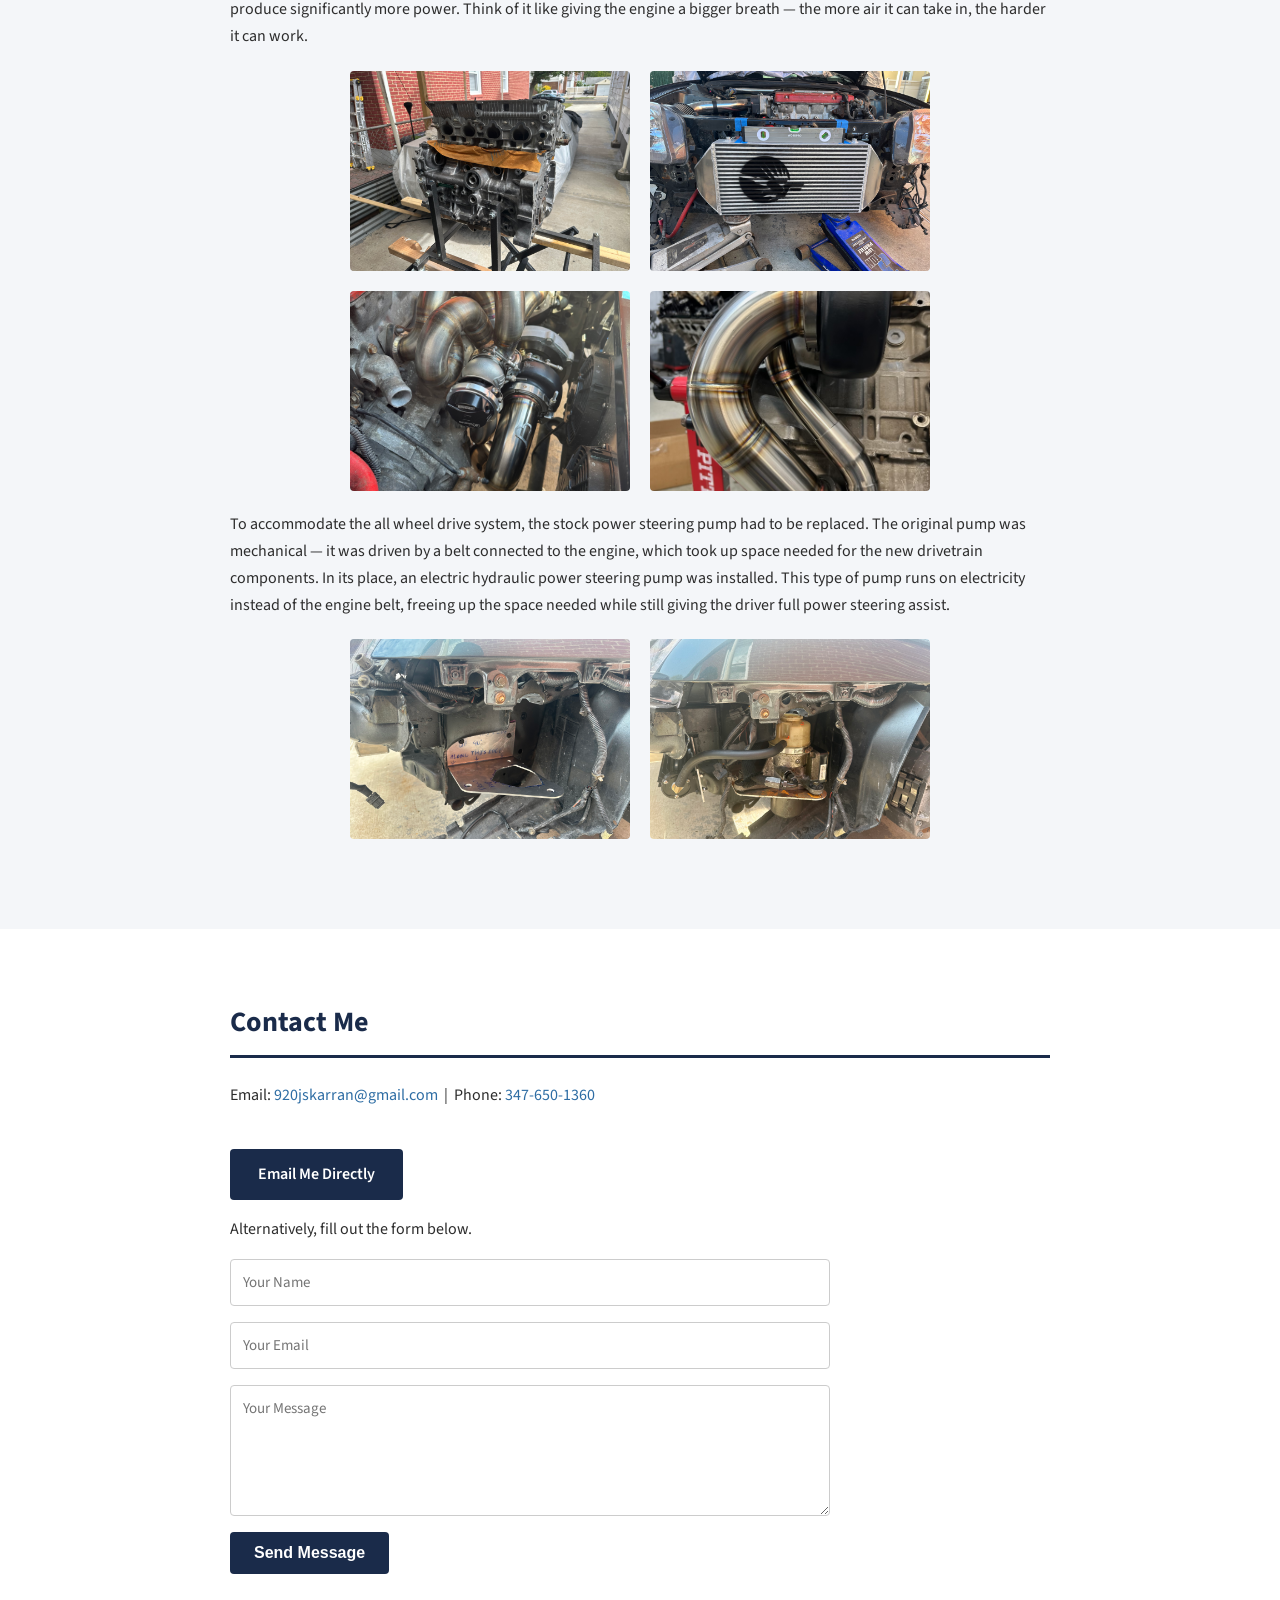
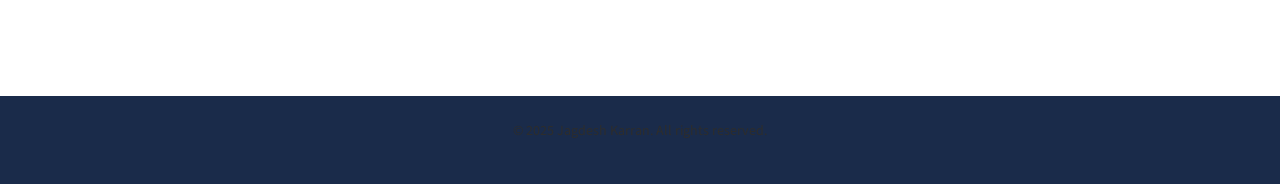
==== commit a2907a4a: "Add hobby section and new images" ====
--- a/project1/index.html
+++ b/project1/index.html
@@ -31,6 +31,7 @@
       <li><a href="#about">About</a></li>
       <li><a href="#skills">Skills</a></li>
       <li><a href="#experience">Experience</a></li>
+      <li><a href="#hobby">Hobbies</a></li>
       <li><a href="#contact">Contact</a></li>
     </ul>
   </nav>
@@ -213,6 +214,72 @@
 
 
   <!-- ============================================================
+      HOBBY SECTION
+      Personal interests outside of work
+  ============================================================ -->
+  <section id="hobby">
+    <h2>Hobbies</h2>
+
+    <p>
+      My current hobby is building and modifying my 1997 Honda Prelude into a street car/
+      track car build. A track car is a vehicle that is built and tuned specifically to go
+      fast and handle well on a race track, while still being able to drive on normal roads.
+    </p>
+
+    <!-- Photo of the car -->
+    <div class="image-row">
+      <img src="IMG_6587.jpg" alt="1997 Honda Prelude" />
+    </div>
+
+    <p>
+      One of the biggest modifications being done is an all wheel drive conversion. The
+      Honda Prelude came from the factory as a front wheel drive car, meaning only the
+      front wheels receive power from the engine. By converting it to all wheel drive,
+      power is sent to all four wheels instead, which gives the car much better grip and
+      traction — especially useful when going around corners at high speed on a track.
+    </p>
+
+    <!-- Photo of the AWD suspension -->
+    <div class="image-row">
+      <img src="IMG_7961.jpg" alt="AWD suspension conversion" />
+    </div>
+
+    <p>
+      Along with the all wheel drive conversion, the engine is also being built and
+      upgraded to handle a turbocharger. A turbocharger forces more air into the engine
+      than it normally takes in on its own, which allows it to burn more fuel and produce
+      significantly more power. Think of it like giving the engine a bigger breath — the
+      more air it can take in, the harder it can work.
+    </p>
+
+    <!-- 4 photos of the engine/turbo build -->
+    <div class="image-row">
+      <img src="IMG_5738.jpg" alt="Engine build photo 1" />
+      <img src="IMG_6126.jpg" alt="Engine build photo 2" />
+      <img src="IMG_6387.jpg" alt="Engine build photo 3" />
+      <img src="IMG_2128.jpg" alt="Engine build photo 4" />
+    </div>
+
+    <p>
+      To accommodate the all wheel drive system, the stock power steering pump had to be
+      replaced. The original pump was mechanical — it was driven by a belt connected to
+      the engine, which took up space needed for the new drivetrain components. In its
+      place, an electric hydraulic power steering pump was installed. This type of pump
+      runs on electricity instead of the engine belt, freeing up the space needed while
+      still giving the driver full power steering assist.
+    </p>
+
+    <!-- 2 photos of the electric hydraulic power steering pump -->
+    <div class="image-row">
+      <img src="IMG_6257.jpg" alt="Electric hydraulic power steering pump photo 1" />
+      <img src="IMG_6364.jpg" alt="Electric hydraulic power steering pump photo 2" />
+    </div>
+
+  </section>
+
+
+
+  <!-- ============================================================
        CONTACT SECTION
        A simple form for visitors to send a message
   ============================================================ -->
--- a/project1/style.css
+++ b/project1/style.css
@@ -280,6 +280,25 @@
   line-height: 1.8;
 }
 
+/* ============================================================
+   HOBBY SECTION
+============================================================ */
+
+/* Hobby section gets the same light gray background as About */
+#hobby {
+  background-color: var(--light-gray);
+  max-width: 100%;
+  padding: 70px 0;
+}
+
+/* Re-center the inner content */
+#hobby > * {
+  max-width: 900px;
+  margin-left: auto;
+  margin-right: auto;
+  padding-left: 40px;
+  padding-right: 40px;
+}
 
 /* ============================================================
    CONTACT SECTION
